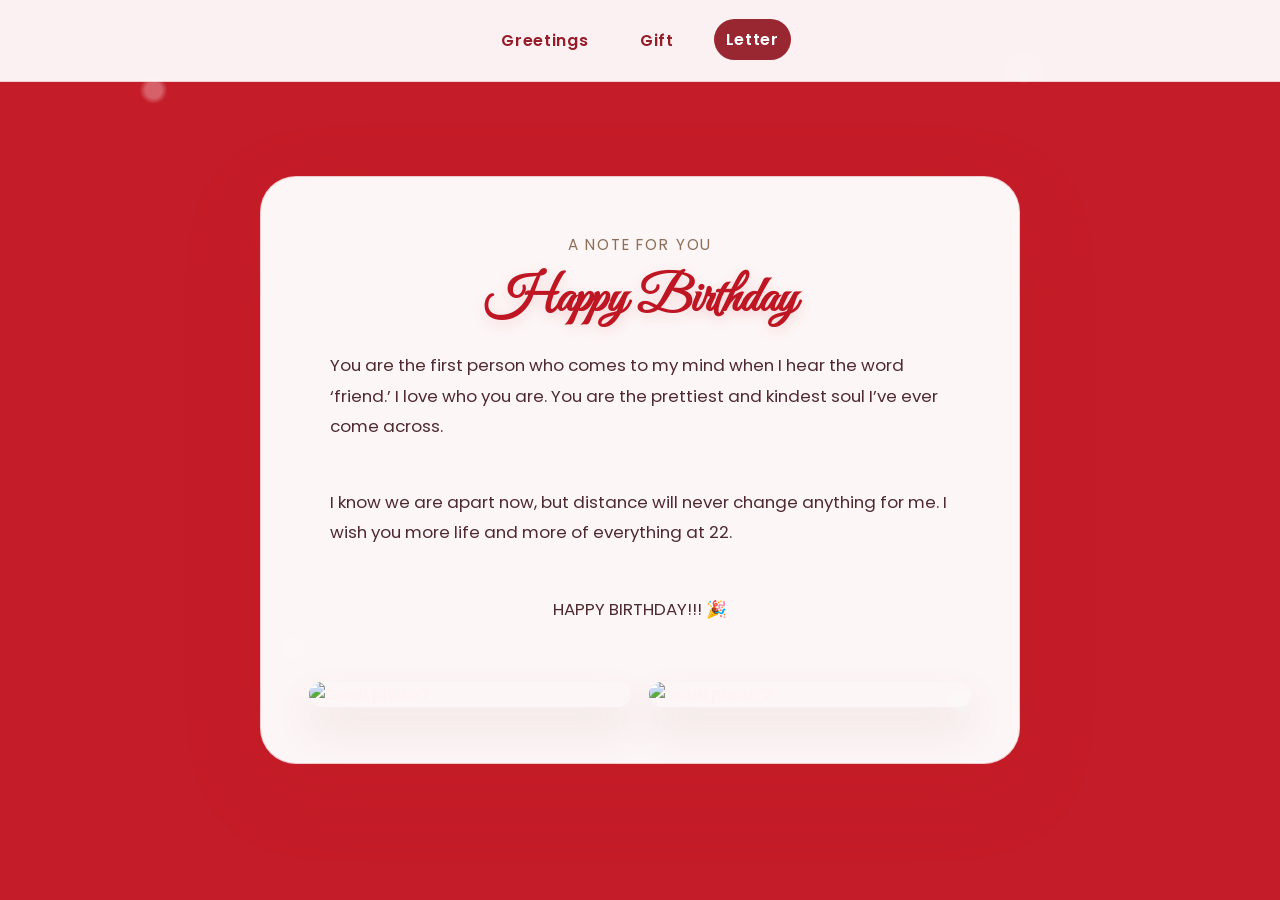
==== letter.html @ 75c06979 "Add files via upload" ====
<!DOCTYPE html>
<html lang="en">
<head>
  <meta charset="UTF-8" />
  <meta name="viewport" content="width=device-width, initial-scale=1.0" />
  <title>Birthday Letter</title>
  <link rel="preconnect" href="https://fonts.googleapis.com" />
  <link rel="preconnect" href="https://fonts.gstatic.com" crossorigin />
  <link href="https://fonts.googleapis.com/css2?family=Great+Vibes&family=Poppins:wght@300;400;500;600&display=swap" rel="stylesheet" />
  <link rel="stylesheet" href="styles.css" />
</head>
<body>
  <div class="page-shell">
    <header class="topbar">
      <nav>
        <a href="index.html">Greetings</a>
        <a href="gift.html">Gift</a>
        <a href="letter.html" class="active">Letter</a>
      </nav>
    </header>

    <main class="page fade-in">
      <section class="letter-card">
        <div class="letter-header">
          <p class="eyebrow">A note for you</p>
          <h1>Happy Birthday</h1>
        </div>
        <div class="letter-body">
          <p>You are the first person who comes to my mind when I hear the word ‘friend.’ I love who you are. You are the prettiest and kindest soul I’ve ever come across.</p>
          <p>I know we are apart now, but distance will never change anything for me. I wish you more life and more of everything at 22.</p>
          <p>HAPPY BIRTHDAY!!! 🎉</p>
        </div>
        <div class="letter-gallery">
          <img src="images/gouri1.jpeg" alt="Gouri photo 1" />
          <img src="images/gouri2.jpeg" alt="Gouri photo 2" />
        </div>
      </section>
    </main>
  </div>

  <script src="script.js"></script>
</body>
</html>
---- styles.css ----
:root {
  color-scheme: light;
  font-family: 'Poppins', sans-serif;
  background: #ffffff;
  color: #3b2328;
}

* {
  box-sizing: border-box;
}

body {
  margin: 0;
  min-height: 100vh;
  background: #c41c28;
  background-image:
    radial-gradient(circle at 12% 10%, rgba(255, 255, 255, 0.3) 0 8px, transparent 14px),
    radial-gradient(circle at 80% 8%, rgba(255, 255, 255, 0.22) 0 6px, transparent 12px),
    radial-gradient(circle at 23% 72%, rgba(255, 255, 255, 0.18) 0 7px, transparent 13px),
    radial-gradient(circle at 75% 78%, rgba(255, 255, 255, 0.2) 0 8px, transparent 14px);
  background-blend-mode: screen;
  color: #fff2f2;
}

.page-shell {
  position: relative;
  min-height: 100vh;
  overflow: hidden;
}

.topbar {
  position: sticky;
  top: 0;
  z-index: 10;
  backdrop-filter: blur(16px);
  background: rgba(255, 255, 255, 0.94);
  border-bottom: 1px solid rgba(196, 28, 40, 0.16);
}

nav {
  max-width: 1040px;
  margin: 0 auto;
  padding: 20px 24px;
  display: flex;
  justify-content: center;
  gap: 28px;
}

nav a {
  color: #941d29;
  text-decoration: none;
  font-weight: 600;
  letter-spacing: 0.04em;
  padding: 8px 12px;
  transition: transform 0.25s ease, color 0.25s ease, background 0.25s ease;
  border-radius: 999px;
}

nav a:hover,
nav a.active {
  color: #ffffff;
  transform: translateY(-1px);
  background: rgba(148, 29, 41, 0.95);
}

.page {
  display: grid;
  place-items: center;
  min-height: calc(100vh - 84px);
  padding: 40px 20px 80px;
}

.fade-in {
  opacity: 0;
  transform: translateY(12px);
  animation: fadeInUp 0.8s ease forwards;
}

@keyframes fadeInUp {
  to {
    opacity: 1;
    transform: translateY(0);
  }
}

.hero-card,
.gift-card,
.letter-card {
  width: min(760px, 100%);
  background: rgba(255, 255, 255, 0.98);
  border: 1px solid rgba(196, 28, 40, 0.2);
  border-radius: 32px;
  box-shadow: 0 24px 80px rgba(196, 28, 40, 0.16);
  padding: 48px 40px;
  position: relative;
  overflow: hidden;
}

.hero-card {
  text-align: center;
}

.hero-card h1,
.gift-card h1,
.letter-card h1 {
  margin: 10px 0 22px;
  font-size: clamp(3rem, 4vw, 4.6rem);
  line-height: 1.02;
  font-family: 'Great Vibes', cursive;
  color: #be1622;
  text-shadow: 0 4px 14px rgba(190, 22, 34, 0.14);
}

.eyebrow {
  margin: 0 auto 18px;
  color: #8d6f58;
  font-size: 0.95rem;
  letter-spacing: 0.12em;
  text-transform: uppercase;
}

.subtitle,
.gift-card p,
.letter-body p {
  margin: 0 auto 28px;
  max-width: 620px;
  line-height: 1.8;
  font-size: 1.05rem;
  color: #4f2a31;
}

.button-row {
  display: inline-flex;
  flex-wrap: wrap;
  justify-content: center;
  gap: 18px;
}

.btn {
  display: inline-flex;
  align-items: center;
  justify-content: center;
  min-width: 160px;
  padding: 14px 24px;
  border-radius: 999px;
  border: 1px solid rgba(196, 28, 40, 0.3);
  background: #ffffff;
  color: #be1622;
  font-weight: 600;
  letter-spacing: 0.06em;
  text-decoration: none;
  transition: transform 0.22s ease, box-shadow 0.22s ease, background 0.22s ease;
}

.btn:hover {
  transform: translateY(-2px);
  box-shadow: 0 16px 28px rgba(138, 107, 85, 0.16);
}

.btn-primary {
  background: #b91c2a;
  color: #ffffff;
  border-color: rgba(255, 255, 255, 0.32);
}

.btn-secondary {
  background: #ffffff;
  color: #b91c2a;
  border-color: rgba(185, 22, 34, 0.32);
}

.gift-card {
  text-align: center;
  display: grid;
  gap: 30px;
  min-height: 420px;
  background-image: linear-gradient(rgba(255,255,255,0.92), rgba(255,255,255,0.82)), url('images/gouri3.jpeg');
  background-size: cover;
  background-position: center;
  background-repeat: no-repeat;
  color: #4a3b31;
}

.gift-icon {
  width: 110px;
  height: 110px;
  margin: 0 auto;
  border-radius: 50%;
  display: grid;
  place-items: center;
  font-size: 3rem;
  background: rgba(255, 232, 219, 0.9);
  box-shadow: inset 0 2px 16px rgba(171, 133, 99, 0.18);
}

.letter-card {
  background: rgba(255, 255, 255, 0.96);
  padding: 56px 48px;
  border-radius: 36px;
}

.letter-header {
  text-align: center;
}

.letter-body {
  margin-top: 24px;
  display: grid;
  gap: 18px;
}

.letter-body p {
  font-size: 1.05rem;
}

.letter-gallery {
  margin-top: 30px;
  display: grid;
  grid-template-columns: repeat(2, minmax(0, 1fr));
  gap: 18px;
}

.letter-gallery img {
  width: 100%;
  height: auto;
  border-radius: 24px;
  object-fit: cover;
  box-shadow: 0 20px 40px rgba(121, 94, 74, 0.12);
}

.flower {
  position: absolute;
  width: 180px;
  height: 180px;
  background: radial-gradient(circle at 30% 30%, rgba(255, 218, 216, 0.9), transparent 42%),
    radial-gradient(circle at 70% 40%, rgba(252, 236, 222, 0.95), transparent 34%),
    rgba(255, 249, 243, 0.6);
  border-radius: 50%;
  filter: blur(0.3px);
  pointer-events: none;
}

.flower-left {
  left: -70px;
  top: 12px;
}

.flower-right {
  right: -70px;
  top: 16px;
}

.floating-hearts {
  position: absolute;
  inset: 0;
  pointer-events: none;
}

.heart {
  position: absolute;
  width: 18px;
  height: 18px;
  background: #f9d5cf;
  transform: rotate(45deg);
  border-radius: 22px 22px 0 0;
  box-shadow: -8px -8px 0 #f4b8aa;
  opacity: 0.82;
  animation: floatHeart 7s ease-in-out infinite;
}

.heart::before,
.heart::after {
  content: '';
  position: absolute;
  width: 18px;
  height: 18px;
  background: #f9d5cf;
  border-radius: 50%;
  top: -9px;
  left: 0;
}

.heart::after {
  left: -9px;
}

.heart:nth-child(1) { left: 12%; top: 30%; animation-delay: 0s; }
.heart:nth-child(2) { left: 78%; top: 22%; animation-delay: 1.9s; animation-duration: 8.2s; }
.heart:nth-child(3) { left: 46%; top: 62%; animation-delay: 3.6s; animation-duration: 6.8s; }
.heart:nth-child(4) { left: 30%; top: 18%; animation-delay: 5.4s; animation-duration: 7.5s; }

@keyframes floatHeart {
  0% { transform: translateY(0) rotate(45deg); opacity: 0.7; }
  50% { transform: translateY(-18px) rotate(45deg); opacity: 1; }
  100% { transform: translateY(0) rotate(45deg); opacity: 0.7; }
}

@media (max-width: 720px) {
  nav {
    gap: 16px;
    padding: 18px 16px;
  }

  .page {
    min-height: calc(100vh - 76px);
    padding: 30px 16px 60px;
  }

  .hero-card,
  .gift-card,
  .letter-card {
    padding: 36px 24px;
  }

  .hero-card h1,
  .gift-card h1,
  .letter-card h1 {
    font-size: clamp(2.6rem, 12vw, 3.3rem);
  }

  .button-row {
    width: 100%;
    gap: 12px;
  }

  .btn {
    width: 100%;
  }

  .flower-left,
  .flower-right {
    width: 140px;
    height: 140px;
  }
}
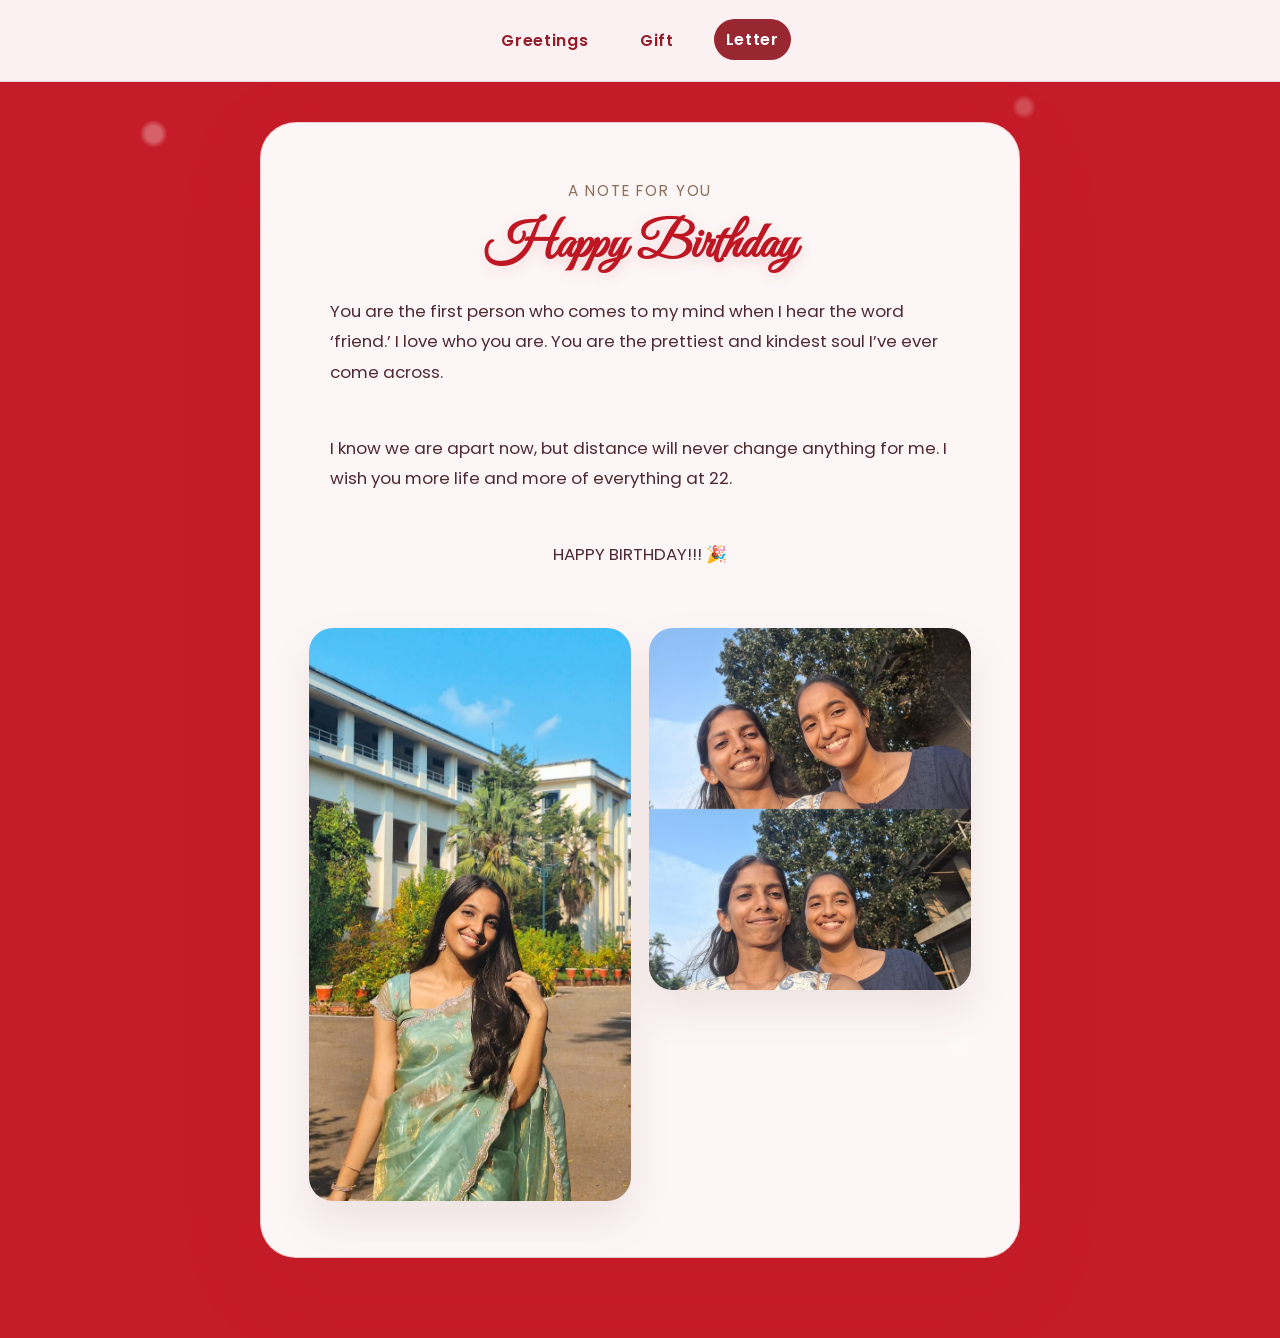
==== commit a13ae621: "Update letter.html" ====
--- a/letter.html
+++ b/letter.html
@@ -31,8 +31,8 @@
           <p>HAPPY BIRTHDAY!!! 🎉</p>
         </div>
         <div class="letter-gallery">
-          <img src="images/gouri1.jpeg" alt="Gouri photo 1" />
-          <img src="images/gouri2.jpeg" alt="Gouri photo 2" />
+          <img src="gouri1.jpeg">
+          <img src="gouri2.jpeg">
         </div>
       </section>
     </main>
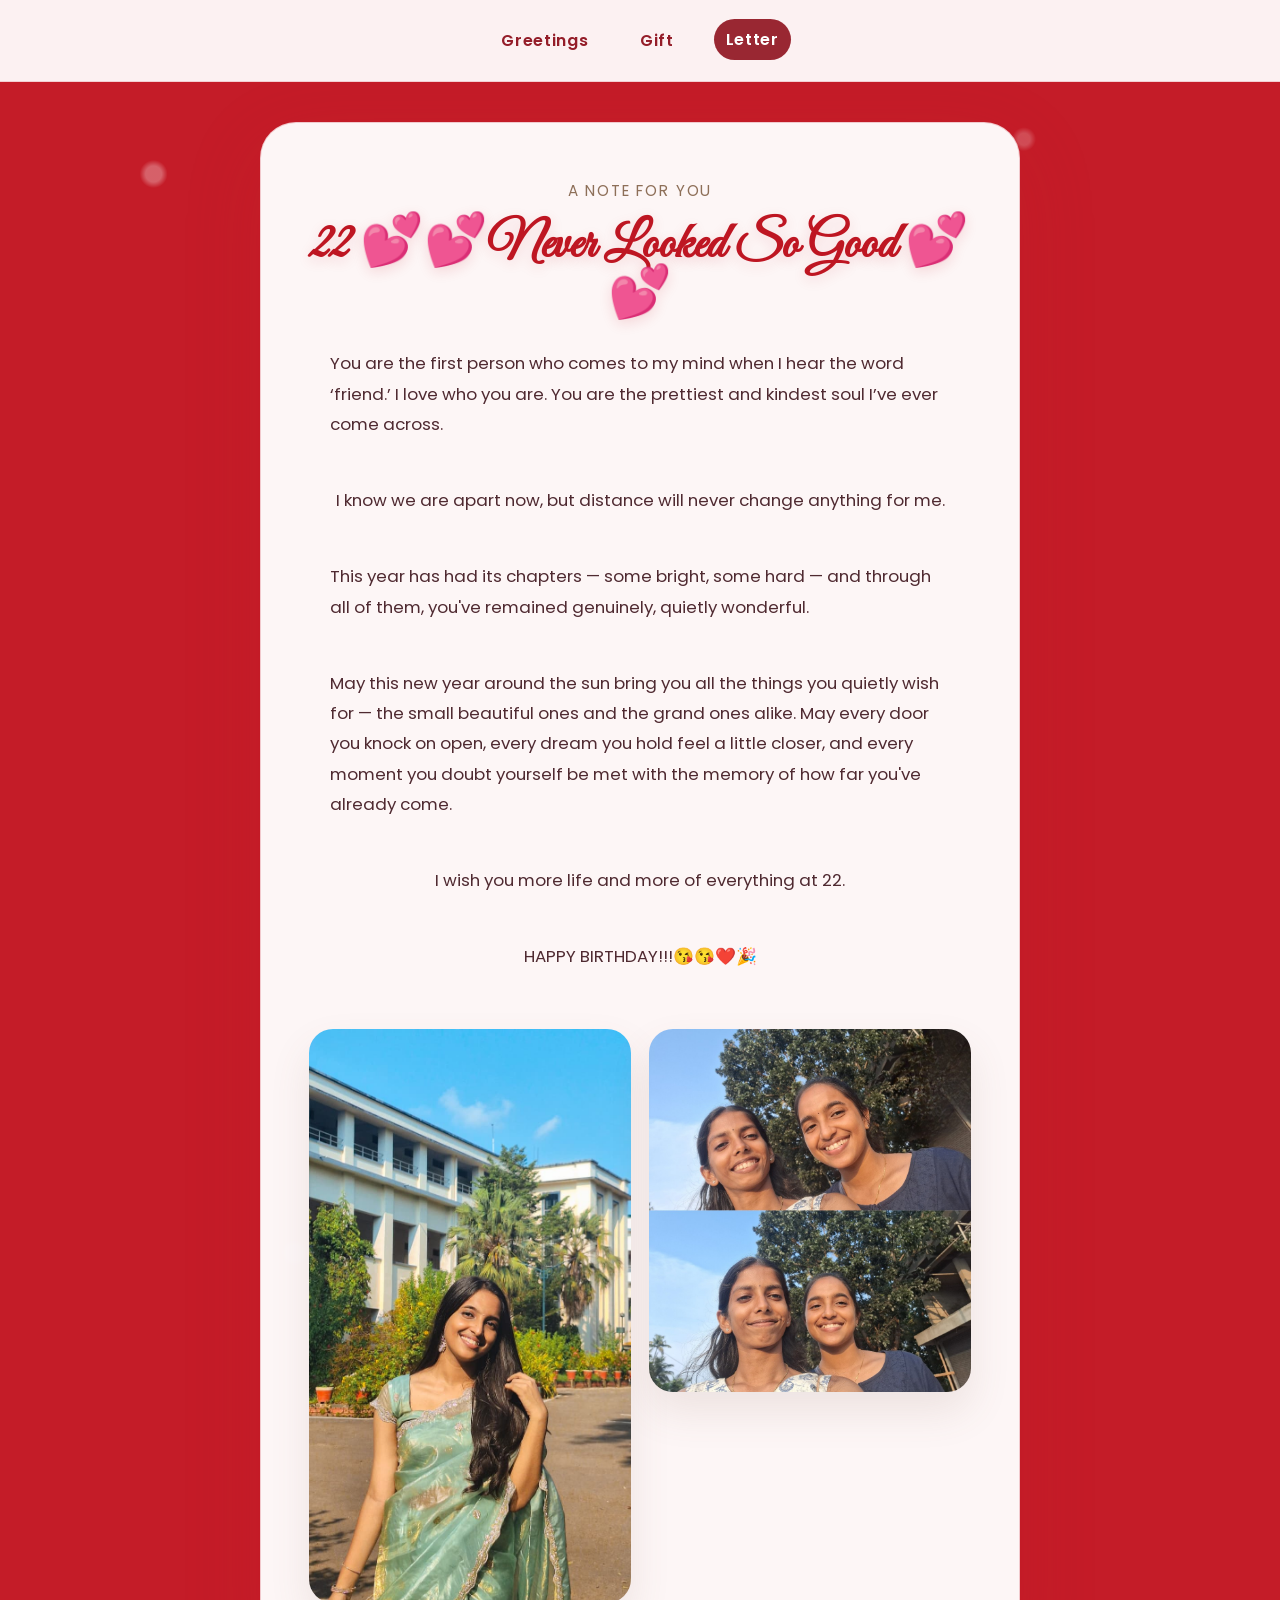
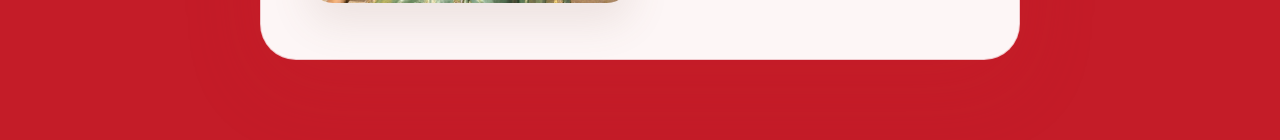
==== commit 891a6fa3: "Update letter.html" ====
--- a/letter.html
+++ b/letter.html
@@ -23,12 +23,15 @@
       <section class="letter-card">
         <div class="letter-header">
           <p class="eyebrow">A note for you</p>
-          <h1>Happy Birthday</h1>
+          <h1>22 💕💕Never Looked So Good 💕💕</h1>
         </div>
         <div class="letter-body">
           <p>You are the first person who comes to my mind when I hear the word ‘friend.’ I love who you are. You are the prettiest and kindest soul I’ve ever come across.</p>
-          <p>I know we are apart now, but distance will never change anything for me. I wish you more life and more of everything at 22.</p>
-          <p>HAPPY BIRTHDAY!!! 🎉</p>
+          <p>I know we are apart now, but distance will never change anything for me.</p>
+          <p>This year has had its chapters — some bright, some hard — and through all of them, you've remained genuinely, quietly wonderful.</p>
+          <p>May this new year around the sun bring you all the things you quietly wish for — the small beautiful ones and the grand ones alike. May every door you knock on open, every dream you hold feel a little closer, and every moment you doubt yourself be met with the memory of how far you've already come.</p>  
+          <p>I wish you more life and more of everything at 22.</p>
+          <p>HAPPY BIRTHDAY!!!😘😘❤️🎉</p>
         </div>
         <div class="letter-gallery">
           <img src="gouri1.jpeg">
--- a/styles.css
+++ b/styles.css
@@ -174,7 +174,7 @@
   display: grid;
   gap: 30px;
   min-height: 420px;
-  background-image: linear-gradient(rgba(255,255,255,0.92), rgba(255,255,255,0.82)), url('images/gouri3.jpeg');
+  background-image: linear-gradient(rgba(255,255,255,0.92), rgba(255,255,255,0.82)), url('gouri3.jpeg');
   background-size: cover;
   background-position: center;
   background-repeat: no-repeat;
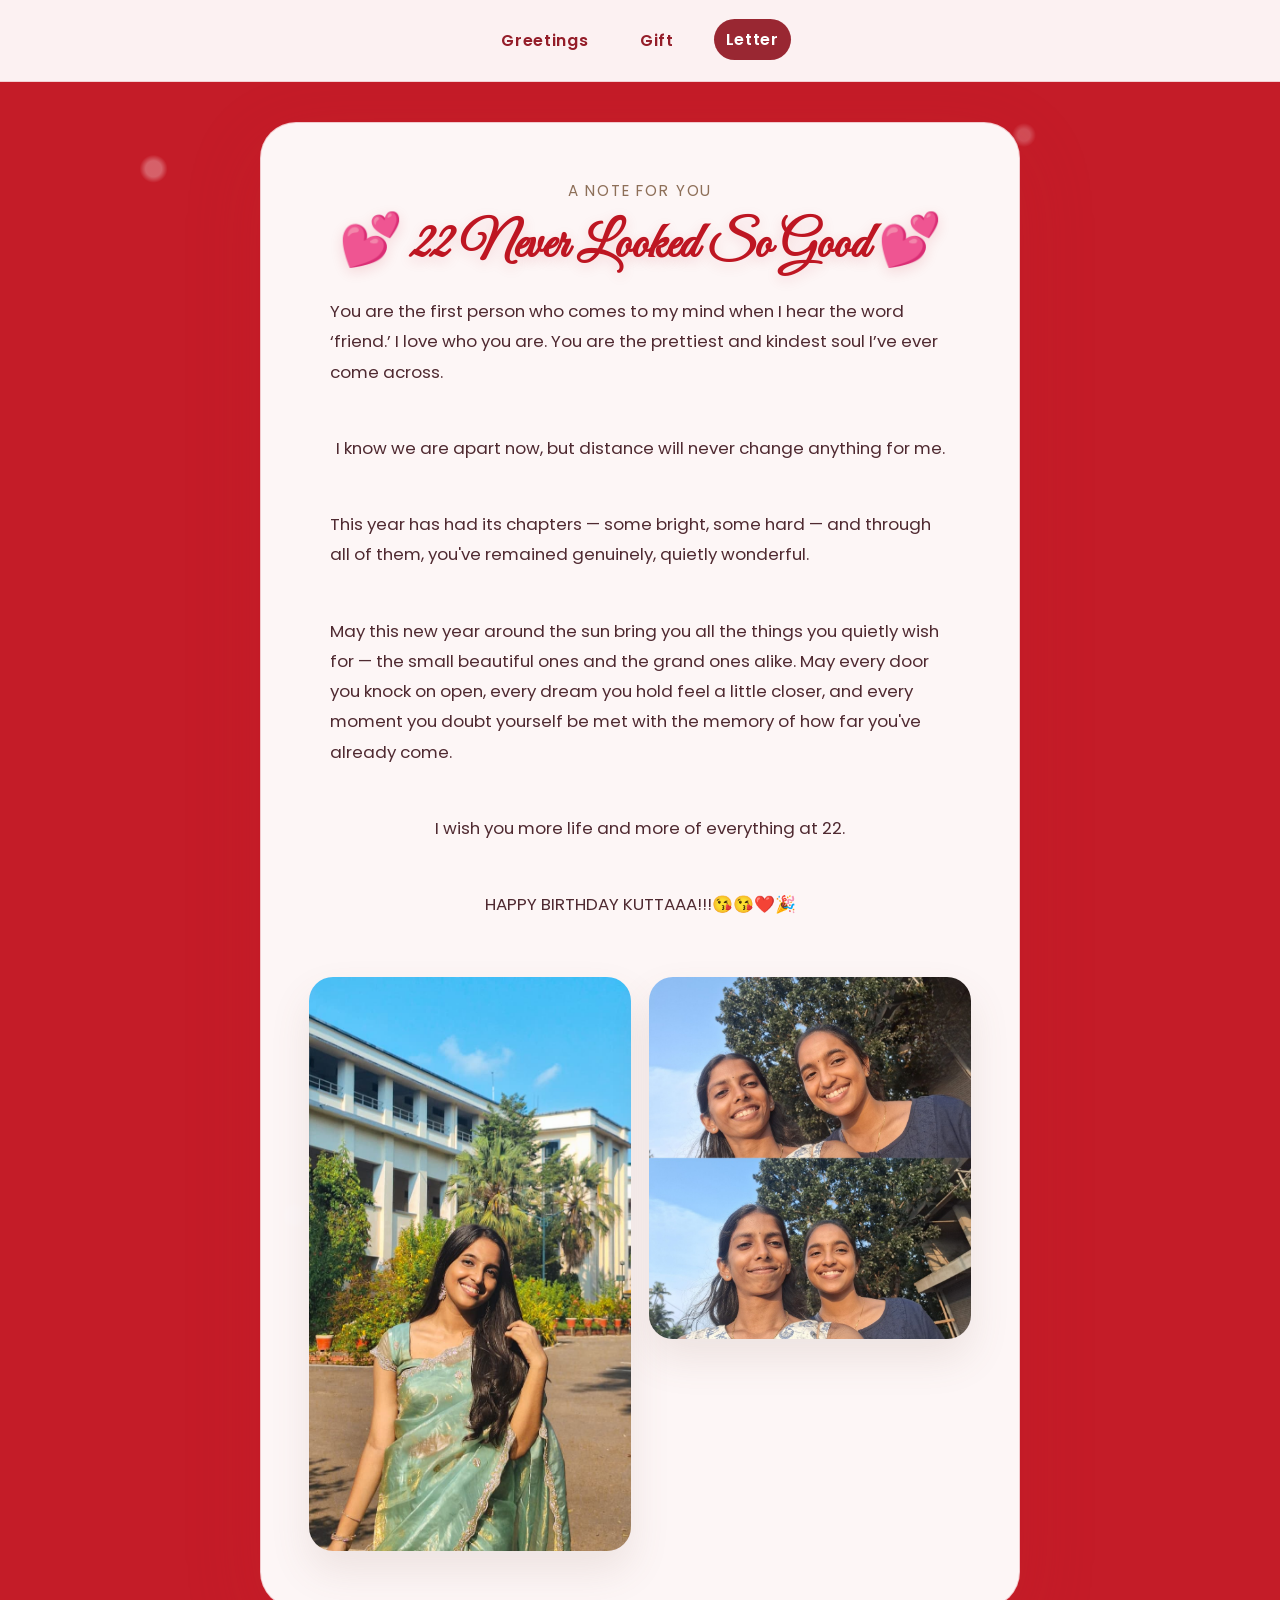
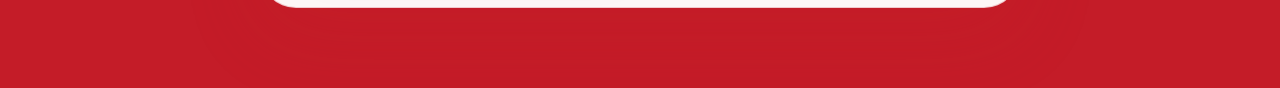
==== commit 9ee4f8d3: "Update letter.html" ====
--- a/letter.html
+++ b/letter.html
@@ -23,7 +23,7 @@
       <section class="letter-card">
         <div class="letter-header">
           <p class="eyebrow">A note for you</p>
-          <h1>22 💕💕Never Looked So Good 💕💕</h1>
+          <h1>💕 22 Never Looked So Good 💕</h1>
         </div>
         <div class="letter-body">
           <p>You are the first person who comes to my mind when I hear the word ‘friend.’ I love who you are. You are the prettiest and kindest soul I’ve ever come across.</p>
@@ -31,7 +31,7 @@
           <p>This year has had its chapters — some bright, some hard — and through all of them, you've remained genuinely, quietly wonderful.</p>
           <p>May this new year around the sun bring you all the things you quietly wish for — the small beautiful ones and the grand ones alike. May every door you knock on open, every dream you hold feel a little closer, and every moment you doubt yourself be met with the memory of how far you've already come.</p>  
           <p>I wish you more life and more of everything at 22.</p>
-          <p>HAPPY BIRTHDAY!!!😘😘❤️🎉</p>
+          <p>HAPPY BIRTHDAY KUTTAAA!!!😘😘❤️🎉</p>
         </div>
         <div class="letter-gallery">
           <img src="gouri1.jpeg">
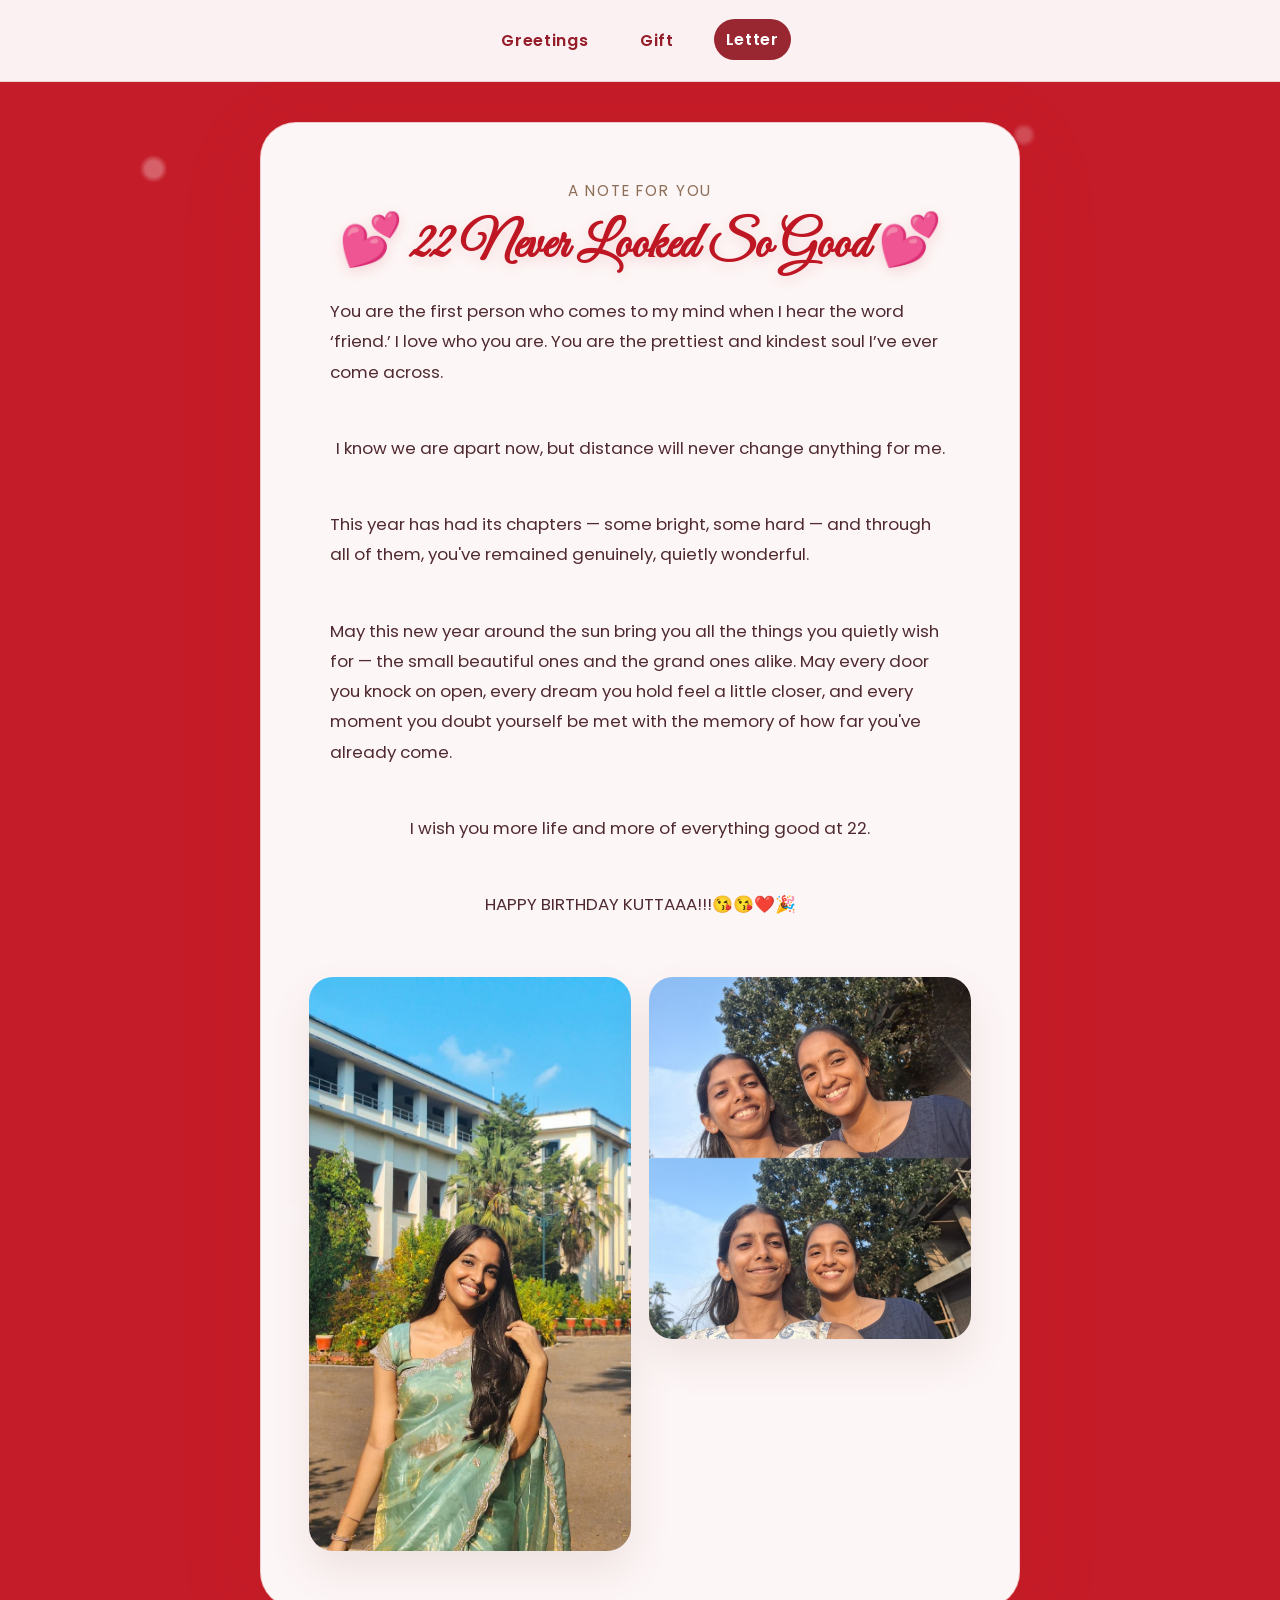
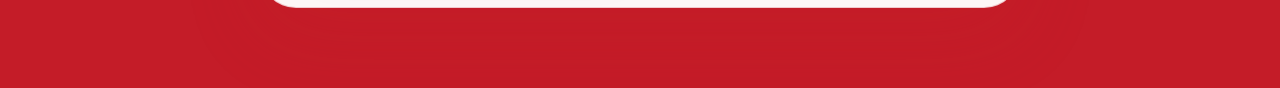
==== commit 08a5c0e9: "Update letter.html" ====
--- a/letter.html
+++ b/letter.html
@@ -23,14 +23,14 @@
       <section class="letter-card">
         <div class="letter-header">
           <p class="eyebrow">A note for you</p>
-          <h1>💕 22 Never Looked So Good 💕</h1>
+          <h1>💕 22  Never Looked So Good 💕</h1>
         </div>
         <div class="letter-body">
           <p>You are the first person who comes to my mind when I hear the word ‘friend.’ I love who you are. You are the prettiest and kindest soul I’ve ever come across.</p>
           <p>I know we are apart now, but distance will never change anything for me.</p>
           <p>This year has had its chapters — some bright, some hard — and through all of them, you've remained genuinely, quietly wonderful.</p>
           <p>May this new year around the sun bring you all the things you quietly wish for — the small beautiful ones and the grand ones alike. May every door you knock on open, every dream you hold feel a little closer, and every moment you doubt yourself be met with the memory of how far you've already come.</p>  
-          <p>I wish you more life and more of everything at 22.</p>
+          <p>I wish you more life and more of everything good at 22.</p>
           <p>HAPPY BIRTHDAY KUTTAAA!!!😘😘❤️🎉</p>
         </div>
         <div class="letter-gallery">
